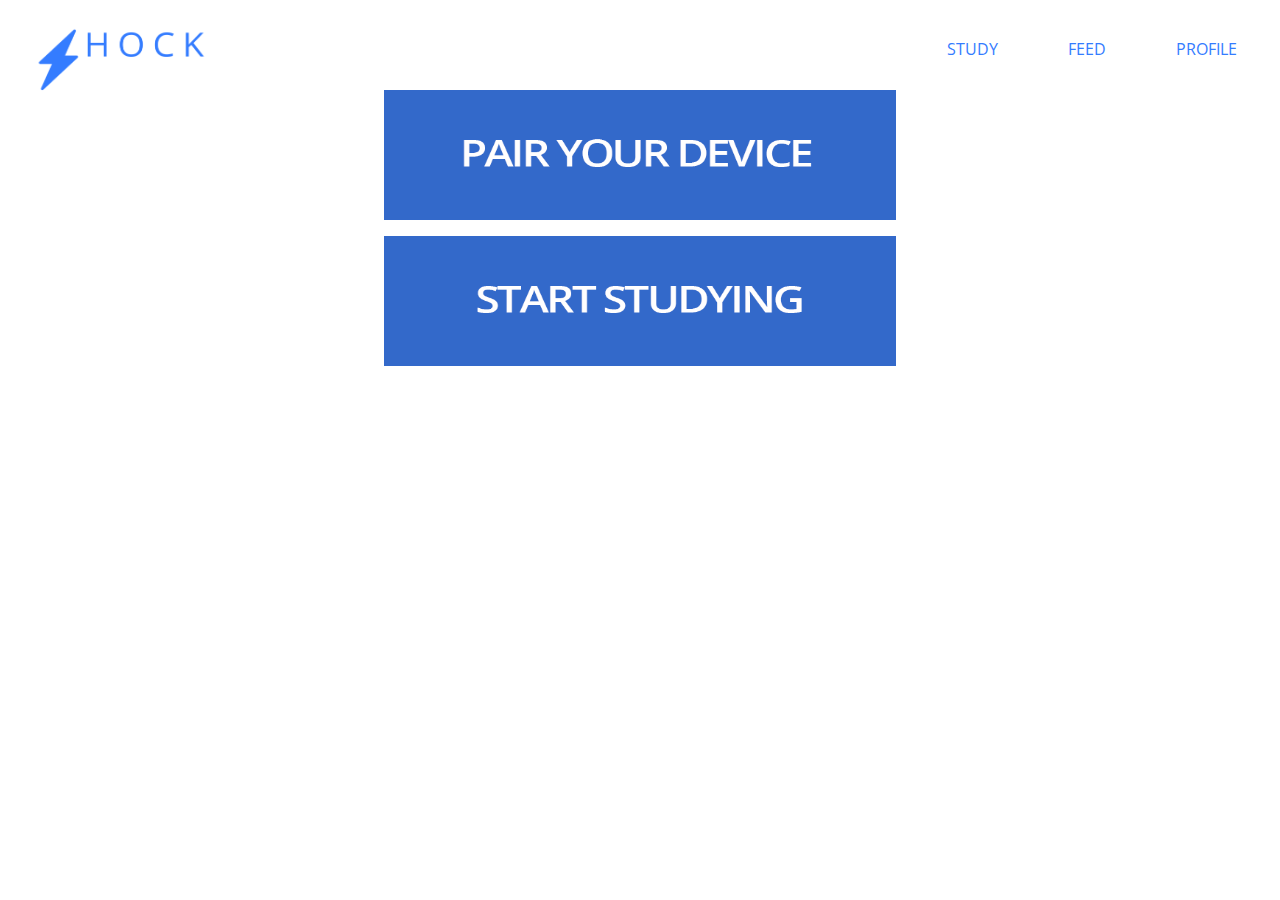
==== shockstudy.html @ 943d9dc2 "final draft" ====
<!DOCTYPE html>
<html lang="en" dir="ltr">
  <head>
    <meta charset="utf-8">
    <link rel="stylesheet" href="shock.css">
    <script src="https://ajax.googleapis.com/ajax/libs/jquery/3.3.1/jquery.min.js"></script>
    <script src="shock.js"></script>
    <link href="https://fonts.googleapis.com/css?family=Open+Sans|Play" rel="stylesheet">
    <title>Shock</title>
  </head>
  <body>

    <div class="feedpage">
    <nav>
      <a class="bluelogo" href="index.html"><img src="blueshock.png" width= "175" height = "75"></a>
      <ul>
        <li><a href="shockprofile.html">PROFILE</a></li>
        <li><a href="shockfeed.html">FEED</a></li>
        <li><a href="shockstudy.html">STUDY</a></li>
      </ul>
    </nav>
      <center><a href="#productpage"><button id="button2" type="button"><img src="BUTTON2.png" width="500" height="125"></button></a></center>
    <p>
      <center><a href="#productpage"><button id="button2" type="button"><img src="BUTTON3.png" width="500" height="125"></button></a></center>
    </p>

    </div>

      </div>
    </div>
  </body>
</html>
---- shock.css ----
html {
  height: 100%;
}

body .frontpage{
    font-size: 25px;
    background-color: black;
    height: 1500px;
    width: auto;
}

#button {
  background-color: Transparent;
  background-repeat:no-repeat;
  border: none;
  cursor:pointer;
  /* overflow: hidden; */

}

.frontpage {
  background-image: url("homebackground.png");
  background-size: 1500px 2000px;
  float: center;
  /* overflow: center; */
  height: 1000px;
  width: auto;
}

ul {
    list-style-type: none;
    margin: 0;
    padding: 0;
    overflow: hidden;
    position: sticky;
    top: 0;
}

li {
    float: right;
}

.frontpage li a {
    display: block;
    color: white;
    text-align: center;
    padding: 30px 35px;
    text-decoration: none;
    font-family: 'Open Sans', sans-serif;
}

.frontpage li a:hover {
    color: #0812B2;
    text-decoration: bold;
}

.logo {
  /* overflow: hidden; */
  position: absolute;
  padding: 20px 25px;
  width: 175px;
  height: 100px;
}
.logo img {
  width: 175px;
  height: 100px;
}

.bluelogo {
  /* overflow: hidden; */
  position: absolute;
  padding: 20px 25px;
}

.arrow {
  display:table-cell;
  vertical-align: sub;
  text-align:center;
  float: center;
}

.productpage img {
  /* background-image: url("productbackground.png"); */
  /* width: 1250px;
  height: 650px; */
  /* max-width: 1250px; */
  width: 100%;
  height: auto;
}




.title {
  display: block;
  color: white;
  text-align: center;
  text-decoration: none;
  font-family: 'Open Sans', sans-serif;
  top: 75%;
  left: 50%;
  transition: transform .1s;
  font-size: 50px;
}

.title:hover {
  transform: scale(1.3);
}

.profilepage {
  background-color: white;
}

.profilepage li a {
  display: block;
  color: #347cff;
  text-align: center;
  padding: 30px 35px;
  text-decoration: none;
  font-family: 'Open Sans', sans-serif;
}

.profilepage li a:hover {
  background-color: black;
}

.feedpage li a {
  display: block;
  color: #347cff;
  text-align: center;
  padding: 30px 35px;
  text-decoration: none;
  font-family: 'Open Sans', sans-serif;
}


.feedpage li a:hover {
  background-color: black;
}

.friendsbar img {
  float: center;
}

.myshocktitle {
  display: block;
  color: #3369ca;
  text-decoration: none;
  text-align: center;
  font-family: 'Open Sans', sans-serif;
  transition: transform .1s;
  font-size: 25px;
  padding: 10px;
}

.profilebox {
  display: block;
  background-color: #3369ca;
  color: white;
  text-decoration: none;
  text-align: center;
  font-family: 'Open Sans', sans-serif;
  transition: transform .1s;
  font-size: 25px;
  padding: 10px;
}

.myshock {
  float: top;
  vertical-align: middle;
  float: right;
}

#button2 {
  background-color: #3369ca;
  background-repeat:no-repeat;
  border: 20px;
  cursor:pointer;
  float: center;
  text-align: center;
  margin: auto;
  overflow: hidden;

}

.scoreboard img {

}
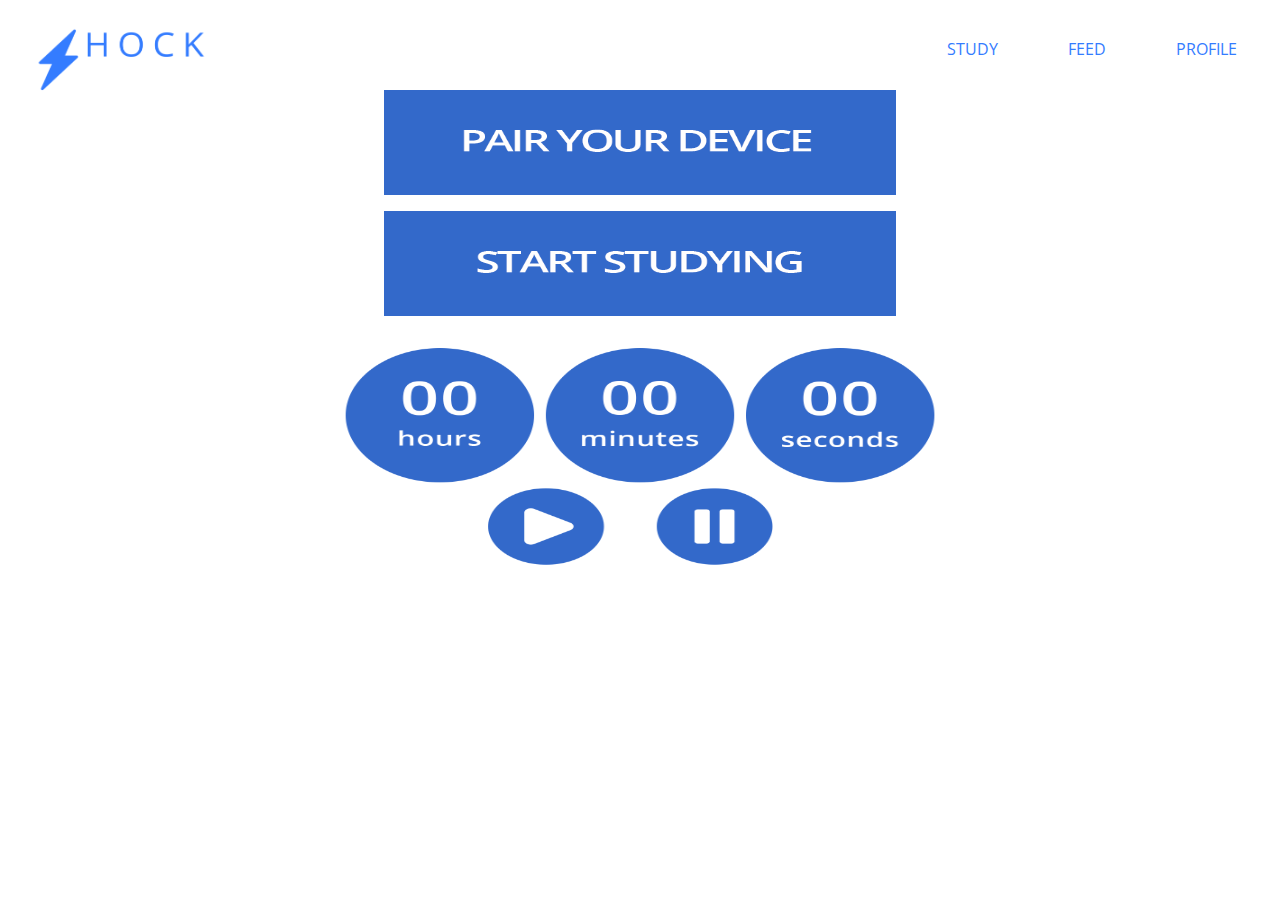
==== commit 9f5e9baa: "final final" ====
--- a/shockstudy.html
+++ b/shockstudy.html
@@ -19,11 +19,12 @@
         <li><a href="shockstudy.html">STUDY</a></li>
       </ul>
     </nav>
-      <center><a href="#productpage"><button id="button2" type="button"><img src="BUTTON2.png" width="500" height="125"></button></a></center>
+      <center><a href="#productpage"><button id="button2" type="button"><img src="BUTTON2.png" width="500" height="100"></button></a></center>
     <p>
-      <center><a href="#productpage"><button id="button2" type="button"><img src="BUTTON3.png" width="500" height="125"></button></a></center>
+      <center><a href="#productpage"><button id="button2" type="button"><img src="BUTTON3.png" width="500" height="100"></button></a></center>
     </p>
-
+    <p>
+      <center><img class="timer" src="timer.png" width="650" height="250">
     </div>
 
       </div>
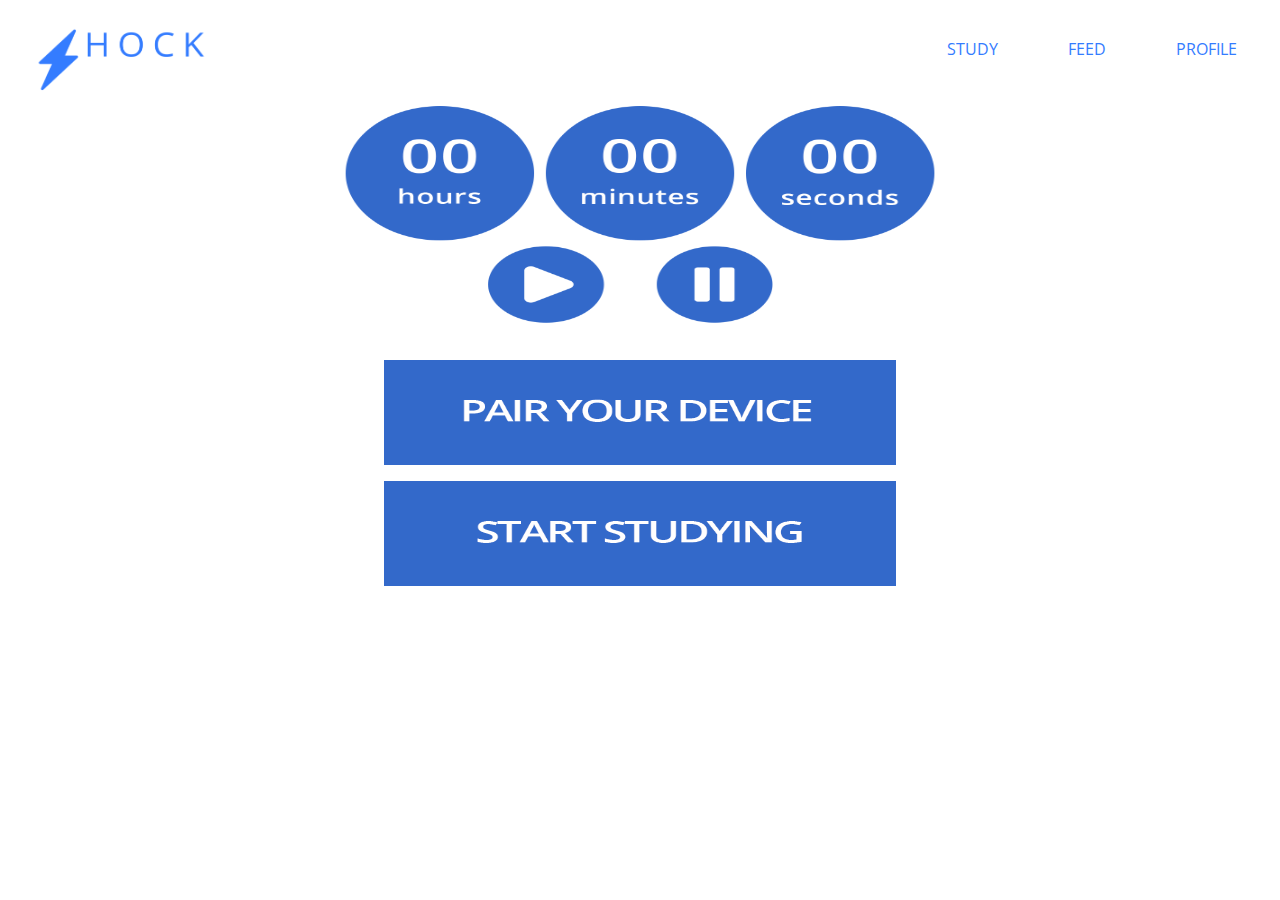
==== commit 5db3d1d7: "final final final" ====
--- a/shockstudy.html
+++ b/shockstudy.html
@@ -19,12 +19,13 @@
         <li><a href="shockstudy.html">STUDY</a></li>
       </ul>
     </nav>
+      <center><img class="timer" src="timer.png" width="650" height="250">
+    <p>
       <center><a href="#productpage"><button id="button2" type="button"><img src="BUTTON2.png" width="500" height="100"></button></a></center>
-    <p>
-      <center><a href="#productpage"><button id="button2" type="button"><img src="BUTTON3.png" width="500" height="100"></button></a></center>
     </p>
     <p>
-      <center><img class="timer" src="timer.png" width="650" height="250">
+        <center><a href="#productpage"><button id="button2" type="button"><img src="BUTTON3.png" width="500" height="100"></button></a></center>
+    </p>
     </div>
 
       </div>
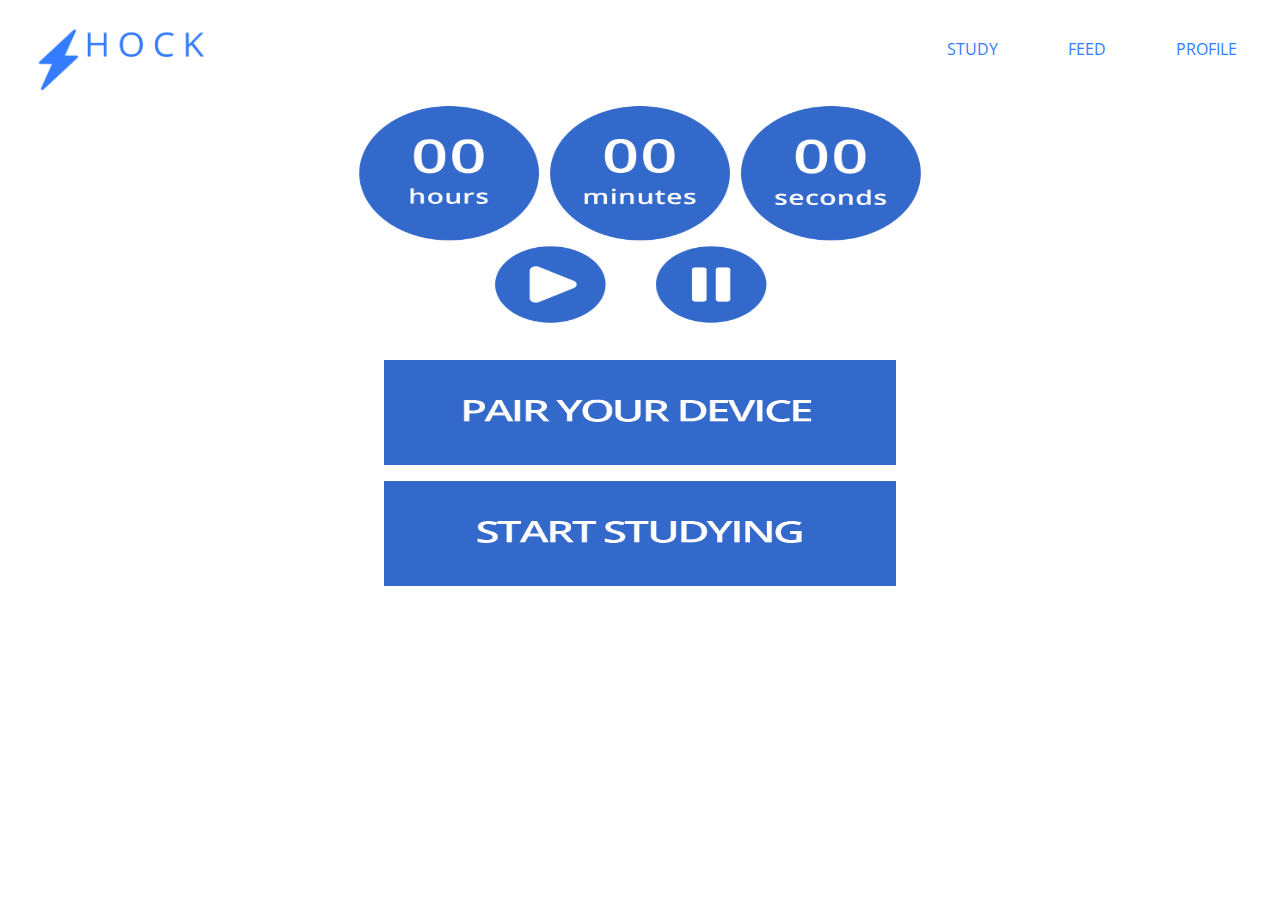
==== commit aa6c43e9: "actual final" ====
--- a/shockstudy.html
+++ b/shockstudy.html
@@ -19,7 +19,7 @@
         <li><a href="shockstudy.html">STUDY</a></li>
       </ul>
     </nav>
-      <center><img class="timer" src="timer.png" width="650" height="250">
+      <center><img class="timer" src="timer.png" width="620" height="250">
     <p>
       <center><a href="#productpage"><button id="button2" type="button"><img src="BUTTON2.png" width="500" height="100"></button></a></center>
     </p>
